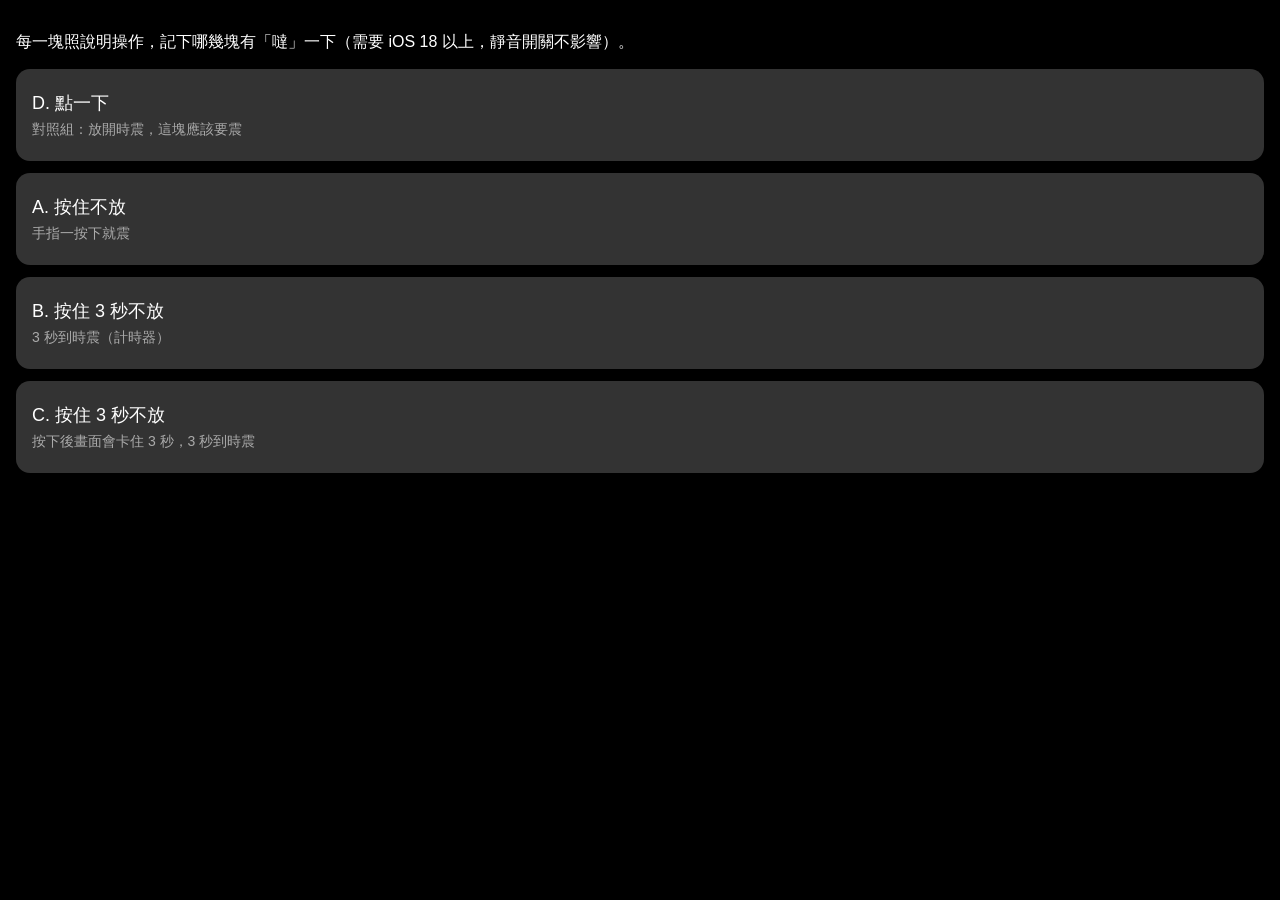
==== haptic-test.html @ c7d0a8d4 "fix: 修正魔術時間進位、離線快取與按鈕對位，長按改 3 秒並加震動實驗頁 - 時間改為真正加 1 分鐘再組數字，不再出現「60 分」，跨時跨日會進位 - 離線快取改相對路徑並納入背景圖，背景更新、" ====
<!DOCTYPE html>
<html lang="zh-TW">
<head>
<meta charset="UTF-8">
<meta name="viewport" content="width=device-width, initial-scale=1.0">
<title>震動實驗</title>
<style>
    body { margin: 0; padding: 16px; background: #000; color: #fff; font-family: -apple-system, sans-serif; }
    .pad { margin: 12px 0; padding: 22px 16px; border-radius: 14px; background: #333; font-size: 18px; user-select: none; -webkit-user-select: none; -webkit-touch-callout: none; touch-action: none; }
    .pad small { display: block; color: #aaa; margin-top: 6px; font-size: 14px; }
    #log { color: #ff9500; font-size: 14px; white-space: pre-line; }
</style>
</head>
<body>
<p>每一塊照說明操作，記下哪幾塊有「噠」一下（需要 iOS 18 以上，靜音開關不影響）。</p>
<div class="pad" id="d">D. 點一下<small>對照組：放開時震，這塊應該要震</small></div>
<div class="pad" id="a">A. 按住不放<small>手指一按下就震</small></div>
<div class="pad" id="b">B. 按住 3 秒不放<small>3 秒到時震（計時器）</small></div>
<div class="pad" id="c">C. 按住 3 秒不放<small>按下後畫面會卡住 3 秒，3 秒到時震</small></div>
<div id="log"></div>
<script>
function haptic() {
    const label = document.createElement('label');
    const input = document.createElement('input');
    input.type = 'checkbox';
    input.setAttribute('switch', '');
    label.appendChild(input);
    label.style.display = 'none';
    document.body.appendChild(label);
    label.click();
    label.remove();
}
const log = msg => { document.getElementById('log').textContent += msg + '\n'; };
const on = (id, name, fn) => document.getElementById(id).addEventListener(name, e => { e.preventDefault(); fn(); });

on('d', 'touchend', () => { haptic(); log('D 已嘗試震動'); });
on('a', 'touchstart', () => { haptic(); log('A 已嘗試震動'); });
on('b', 'touchstart', () => setTimeout(() => { haptic(); log('B 已嘗試震動'); }, 3000));
on('c', 'touchstart', () => {
    const until = Date.now() + 3000;
    while (Date.now() < until) { /* hold the touch event open */ }
    haptic();
    log('C 已嘗試震動');
});
</script>
</body>
</html>
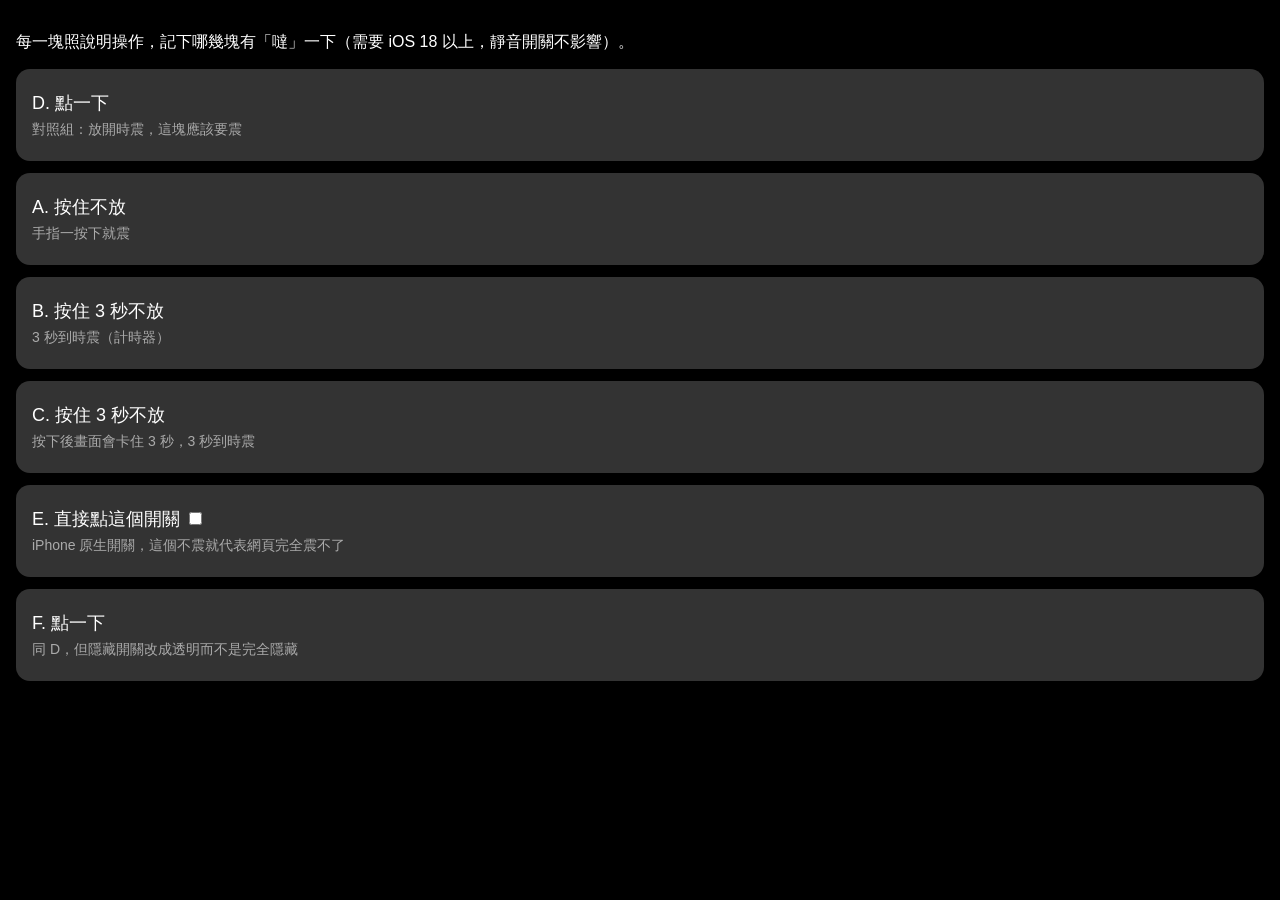
==== commit b4abb113: "test: 震動實驗頁加入原生開關與透明開關對照 Co-Authored-By: Claude Opus 5.5 <noreply@anthropic.com>" ====
--- a/haptic-test.html
+++ b/haptic-test.html
@@ -17,6 +17,8 @@
 <div class="pad" id="a">A. 按住不放<small>手指一按下就震</small></div>
 <div class="pad" id="b">B. 按住 3 秒不放<small>3 秒到時震（計時器）</small></div>
 <div class="pad" id="c">C. 按住 3 秒不放<small>按下後畫面會卡住 3 秒，3 秒到時震</small></div>
+<div class="pad">E. 直接點這個開關 <input type="checkbox" switch><small>iPhone 原生開關，這個不震就代表網頁完全震不了</small></div>
+<div class="pad" id="f">F. 點一下<small>同 D，但隱藏開關改成透明而不是完全隱藏</small></div>
 <div id="log"></div>
 <script>
 function haptic() {
@@ -34,6 +36,18 @@
 const on = (id, name, fn) => document.getElementById(id).addEventListener(name, e => { e.preventDefault(); fn(); });
 
 on('d', 'touchend', () => { haptic(); log('D 已嘗試震動'); });
+on('f', 'touchend', () => {
+    const label = document.createElement('label');
+    const input = document.createElement('input');
+    input.type = 'checkbox';
+    input.setAttribute('switch', '');
+    label.appendChild(input);
+    label.style.cssText = 'position:fixed;left:0;top:0;opacity:0.01;';
+    document.body.appendChild(label);
+    label.click();
+    setTimeout(() => label.remove(), 500);
+    log('F 已嘗試震動');
+});
 on('a', 'touchstart', () => { haptic(); log('A 已嘗試震動'); });
 on('b', 'touchstart', () => setTimeout(() => { haptic(); log('B 已嘗試震動'); }, 3000));
 on('c', 'touchstart', () => {
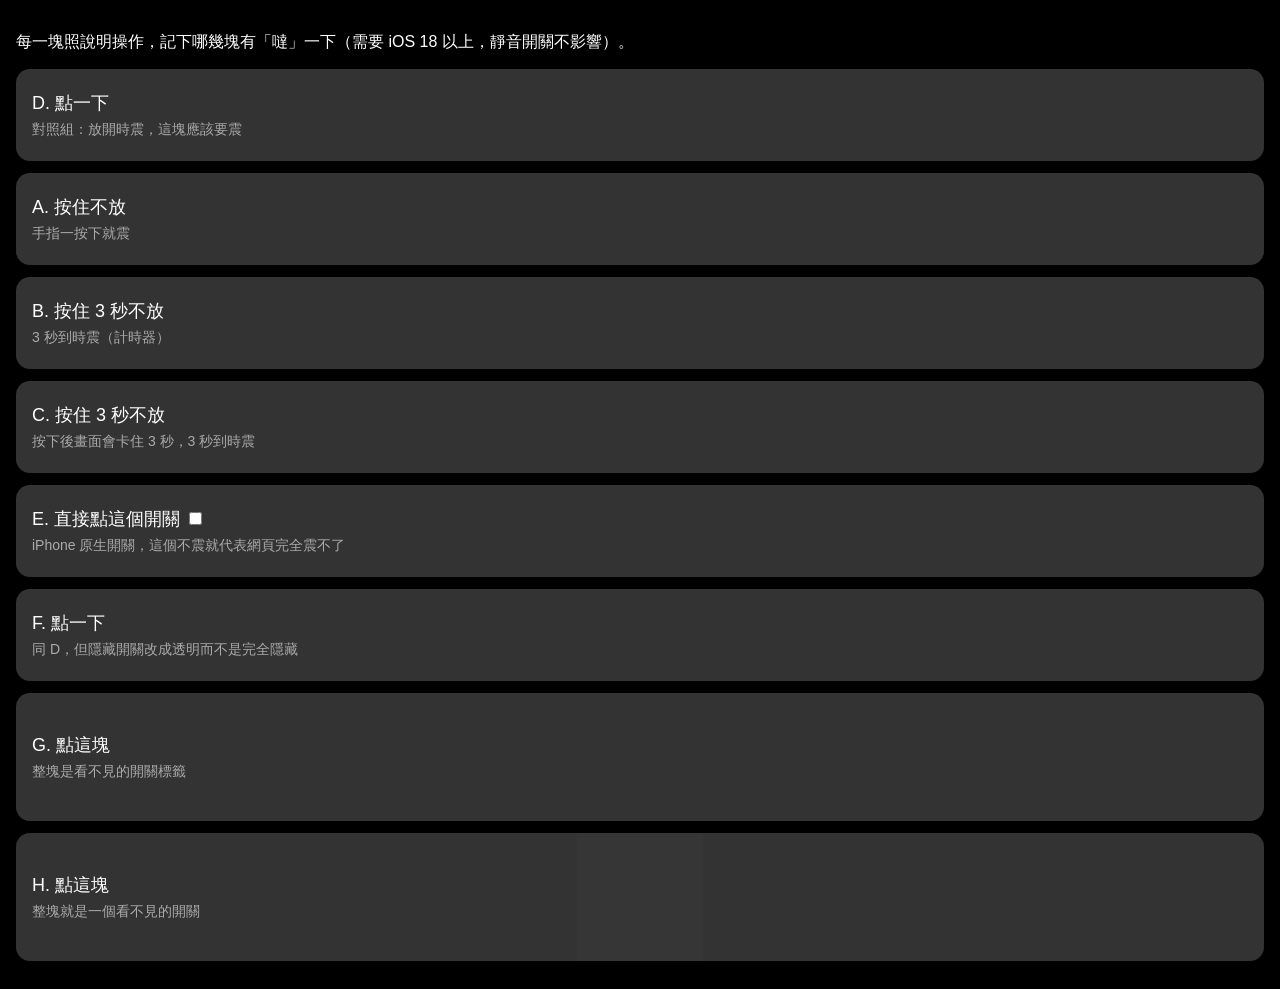
==== commit a18cdfa2: "test: 震動實驗頁加入整塊透明開關兩種寫法 Co-Authored-By: Claude Opus 5.5 <noreply@anthropic.com>" ====
--- a/haptic-test.html
+++ b/haptic-test.html
@@ -9,6 +9,10 @@
     .pad { margin: 12px 0; padding: 22px 16px; border-radius: 14px; background: #333; font-size: 18px; user-select: none; -webkit-user-select: none; -webkit-touch-callout: none; touch-action: none; }
     .pad small { display: block; color: #aaa; margin-top: 6px; font-size: 14px; }
     #log { color: #ff9500; font-size: 14px; white-space: pre-line; }
+    .big { position: relative; padding: 40px 16px; }
+    .cover { position: absolute; inset: 0; }
+    .cover input { opacity: 0.01; width: 1px; height: 1px; margin: 0; }
+    .whole { position: absolute; inset: 0; width: 100%; height: 100%; margin: 0; opacity: 0.01; }
 </style>
 </head>
 <body>
@@ -19,6 +23,8 @@
 <div class="pad" id="c">C. 按住 3 秒不放<small>按下後畫面會卡住 3 秒，3 秒到時震</small></div>
 <div class="pad">E. 直接點這個開關 <input type="checkbox" switch><small>iPhone 原生開關，這個不震就代表網頁完全震不了</small></div>
 <div class="pad" id="f">F. 點一下<small>同 D，但隱藏開關改成透明而不是完全隱藏</small></div>
+<div class="pad big">G. 點這塊<small>整塊是看不見的開關標籤</small><label class="cover"><input type="checkbox" switch data-name="G"></label></div>
+<div class="pad big">H. 點這塊<small>整塊就是一個看不見的開關</small><input class="whole" type="checkbox" switch data-name="H"></div>
 <div id="log"></div>
 <script>
 function haptic() {
@@ -48,6 +54,7 @@
     setTimeout(() => label.remove(), 500);
     log('F 已嘗試震動');
 });
+document.querySelectorAll('[data-name]').forEach(input => input.addEventListener('change', () => log(input.dataset.name + ' 開關切換了')));
 on('a', 'touchstart', () => { haptic(); log('A 已嘗試震動'); });
 on('b', 'touchstart', () => setTimeout(() => { haptic(); log('B 已嘗試震動'); }, 3000));
 on('c', 'touchstart', () => {
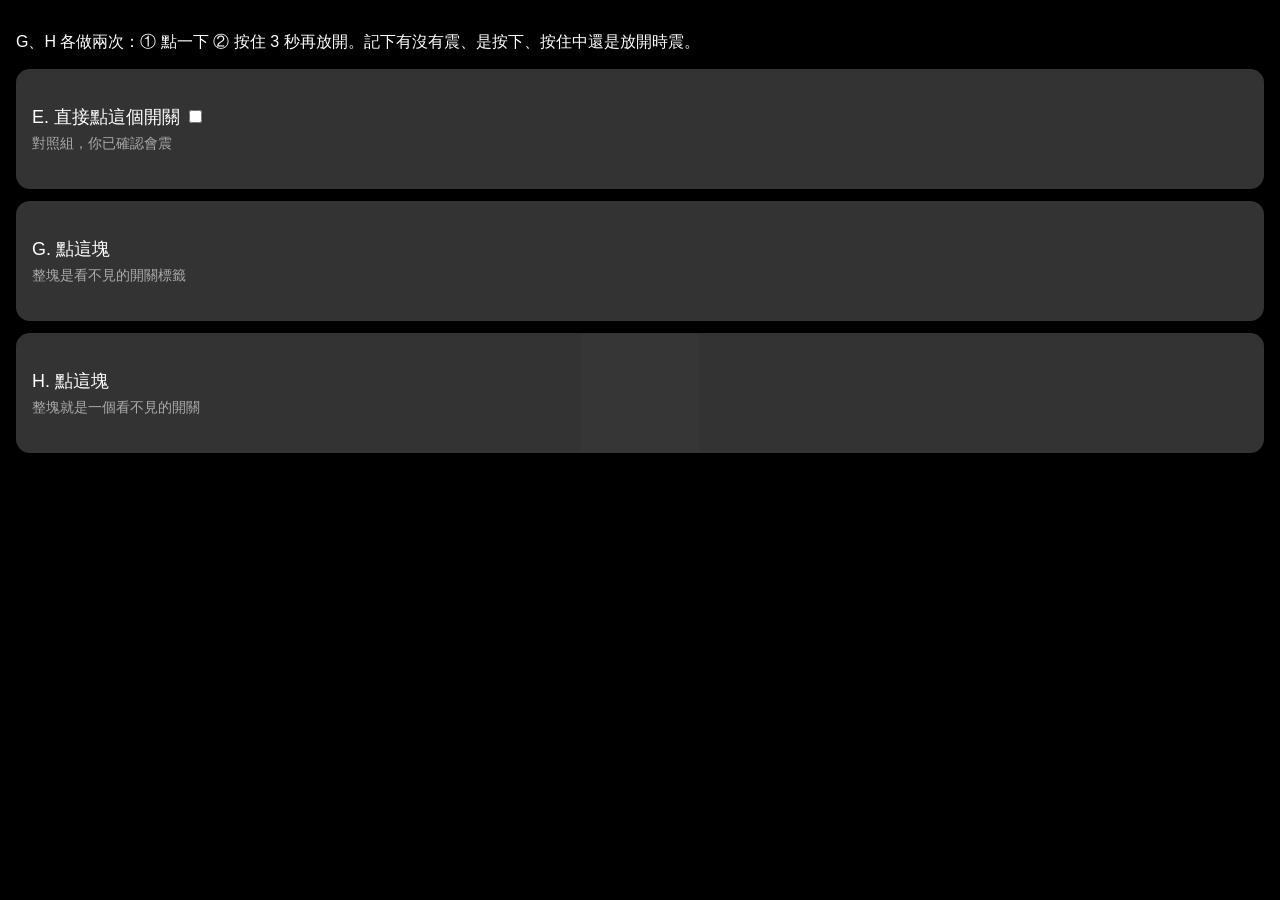
==== commit 6ce72bcf: "test: 震動實驗頁精簡為 E、G、H 並記錄按下／放開時間 Co-Authored-By: Claude Opus 5.5 <noreply@anthropic.com>" ====
--- a/haptic-test.html
+++ b/haptic-test.html
@@ -6,63 +6,30 @@
 <title>震動實驗</title>
 <style>
     body { margin: 0; padding: 16px; background: #000; color: #fff; font-family: -apple-system, sans-serif; }
-    .pad { margin: 12px 0; padding: 22px 16px; border-radius: 14px; background: #333; font-size: 18px; user-select: none; -webkit-user-select: none; -webkit-touch-callout: none; touch-action: none; }
+    .pad { position: relative; margin: 12px 0; padding: 36px 16px; border-radius: 14px; background: #333; font-size: 18px; user-select: none; -webkit-user-select: none; -webkit-touch-callout: none; touch-action: none; }
     .pad small { display: block; color: #aaa; margin-top: 6px; font-size: 14px; }
-    #log { color: #ff9500; font-size: 14px; white-space: pre-line; }
-    .big { position: relative; padding: 40px 16px; }
     .cover { position: absolute; inset: 0; }
     .cover input { opacity: 0.01; width: 1px; height: 1px; margin: 0; }
     .whole { position: absolute; inset: 0; width: 100%; height: 100%; margin: 0; opacity: 0.01; }
+    #log { color: #ff9500; font-size: 14px; white-space: pre-line; }
 </style>
 </head>
 <body>
-<p>每一塊照說明操作，記下哪幾塊有「噠」一下（需要 iOS 18 以上，靜音開關不影響）。</p>
-<div class="pad" id="d">D. 點一下<small>對照組：放開時震，這塊應該要震</small></div>
-<div class="pad" id="a">A. 按住不放<small>手指一按下就震</small></div>
-<div class="pad" id="b">B. 按住 3 秒不放<small>3 秒到時震（計時器）</small></div>
-<div class="pad" id="c">C. 按住 3 秒不放<small>按下後畫面會卡住 3 秒，3 秒到時震</small></div>
-<div class="pad">E. 直接點這個開關 <input type="checkbox" switch><small>iPhone 原生開關，這個不震就代表網頁完全震不了</small></div>
-<div class="pad" id="f">F. 點一下<small>同 D，但隱藏開關改成透明而不是完全隱藏</small></div>
-<div class="pad big">G. 點這塊<small>整塊是看不見的開關標籤</small><label class="cover"><input type="checkbox" switch data-name="G"></label></div>
-<div class="pad big">H. 點這塊<small>整塊就是一個看不見的開關</small><input class="whole" type="checkbox" switch data-name="H"></div>
+<p>G、H 各做兩次：① 點一下 ② 按住 3 秒再放開。記下有沒有震、是按下、按住中還是放開時震。</p>
+<div class="pad">E. 直接點這個開關 <input type="checkbox" switch><small>對照組，你已確認會震</small></div>
+<div class="pad" id="g">G. 點這塊<small>整塊是看不見的開關標籤</small><label class="cover"><input type="checkbox" switch data-name="G"></label></div>
+<div class="pad" id="h">H. 點這塊<small>整塊就是一個看不見的開關</small><input class="whole" type="checkbox" switch data-name="H"></div>
 <div id="log"></div>
 <script>
-function haptic() {
-    const label = document.createElement('label');
-    const input = document.createElement('input');
-    input.type = 'checkbox';
-    input.setAttribute('switch', '');
-    label.appendChild(input);
-    label.style.display = 'none';
-    document.body.appendChild(label);
-    label.click();
-    label.remove();
+const log = msg => { document.getElementById('log').textContent = msg + '\n' + document.getElementById('log').textContent; };
+let downAt = 0;
+const since = () => ((Date.now() - downAt) / 1000).toFixed(1) + ' 秒';
+for (const id of ['g', 'h']) {
+    const pad = document.getElementById(id);
+    pad.addEventListener('touchstart', () => { downAt = Date.now(); log(id.toUpperCase() + ' 按下'); });
+    pad.addEventListener('touchend', () => log(id.toUpperCase() + ' 放開（按了 ' + since() + '）'));
 }
-const log = msg => { document.getElementById('log').textContent += msg + '\n'; };
-const on = (id, name, fn) => document.getElementById(id).addEventListener(name, e => { e.preventDefault(); fn(); });
-
-on('d', 'touchend', () => { haptic(); log('D 已嘗試震動'); });
-on('f', 'touchend', () => {
-    const label = document.createElement('label');
-    const input = document.createElement('input');
-    input.type = 'checkbox';
-    input.setAttribute('switch', '');
-    label.appendChild(input);
-    label.style.cssText = 'position:fixed;left:0;top:0;opacity:0.01;';
-    document.body.appendChild(label);
-    label.click();
-    setTimeout(() => label.remove(), 500);
-    log('F 已嘗試震動');
-});
-document.querySelectorAll('[data-name]').forEach(input => input.addEventListener('change', () => log(input.dataset.name + ' 開關切換了')));
-on('a', 'touchstart', () => { haptic(); log('A 已嘗試震動'); });
-on('b', 'touchstart', () => setTimeout(() => { haptic(); log('B 已嘗試震動'); }, 3000));
-on('c', 'touchstart', () => {
-    const until = Date.now() + 3000;
-    while (Date.now() < until) { /* hold the touch event open */ }
-    haptic();
-    log('C 已嘗試震動');
-});
+document.querySelectorAll('[data-name]').forEach(input => input.addEventListener('change', () => log(input.dataset.name + ' 開關切換（按下後 ' + since() + '）')));
 </script>
 </body>
 </html>
